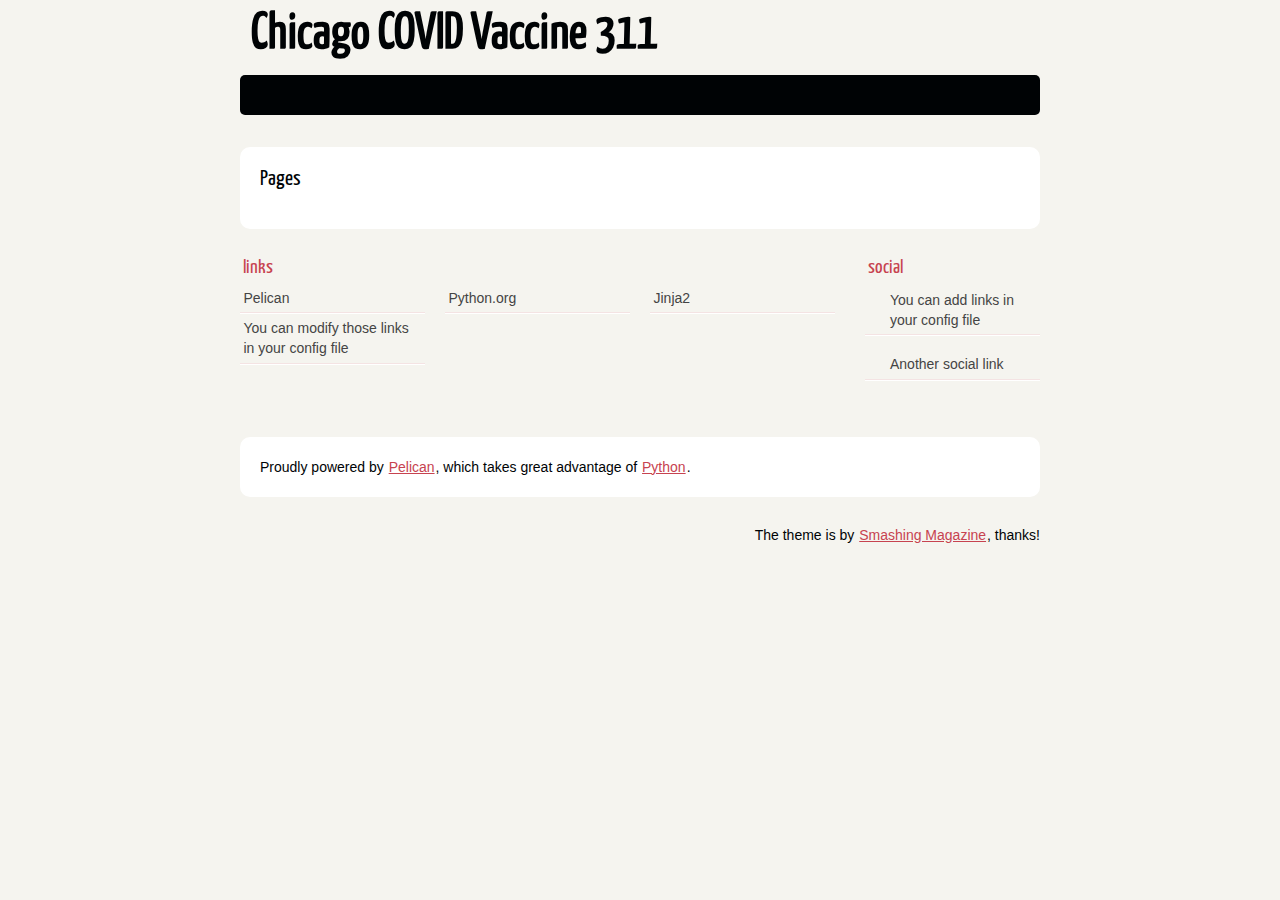
==== index.html @ 2f8ed48a "Deploying to gh-pages from  @ 56723da5e5401deeca0db5e23603ee7717e8b05f 🚀" ====
<!DOCTYPE html>
<html lang="en">
<head>
        <meta charset="utf-8" />
        <title>Chicago COVID Vaccine 311</title>
        <link rel="stylesheet" href="/theme/css/main.css" />
</head>

<body id="index" class="home">
        <header id="banner" class="body">
                <h1><a href="/">Chicago COVID Vaccine 311 </a></h1>
                <nav><ul>
                </ul></nav>
        </header><!-- /#banner -->
<section id="content" class="body">
<h2>Pages</h2>
</section>
        <section id="extras" class="body">
                <div class="blogroll">
                        <h2>links</h2>
                        <ul>
                            <li><a href="http://getpelican.com/">Pelican</a></li>
                            <li><a href="http://python.org/">Python.org</a></li>
                            <li><a href="http://jinja.pocoo.org/">Jinja2</a></li>
                            <li><a href="#">You can modify those links in your config file</a></li>
                        </ul>
                </div><!-- /.blogroll -->
                <div class="social">
                        <h2>social</h2>
                        <ul>

                            <li><a href="#">You can add links in your config file</a></li>
                            <li><a href="#">Another social link</a></li>
                        </ul>
                </div><!-- /.social -->
        </section><!-- /#extras -->

        <footer id="contentinfo" class="body">
                <address id="about" class="vcard body">
                Proudly powered by <a href="http://getpelican.com/">Pelican</a>, which takes great advantage of <a href="http://python.org">Python</a>.
                </address><!-- /#about -->

                <p>The theme is by <a href="http://coding.smashingmagazine.com/2009/08/04/designing-a-html-5-layout-from-scratch/">Smashing Magazine</a>, thanks!</p>
        </footer><!-- /#contentinfo -->

</body>
</html>
---- theme/css/main.css ----
/*
	Name: Smashing HTML5
	Date: July 2009
	Description: Sample layout for HTML5 and CSS3 goodness.
	Version: 1.0
	License: MIT <http://opensource.org/licenses/MIT>
	Licensed by: Smashing Media GmbH <http://www.smashingmagazine.com/>
	Original author: Enrique Ramírez <http://enrique-ramirez.com/>
*/

/* Imports */
@import url("reset.css");
@import url("pygment.css");
@import url("typogrify.css");
@import url("fonts.css");

/***** Global *****/
/* Body */
body {
    background: #F5F4EF;
    color: #000305;
    font-size: 87.5%; /* Base font size: 14px */
    font-family: 'Trebuchet MS', Trebuchet, 'Lucida Sans Unicode', 'Lucida Grande', 'Lucida Sans', Arial, sans-serif;
    line-height: 1.429;
    margin: 0;
    padding: 0;
    text-align: left;
}

/* Headings */
h1 {font-size: 2em }
h2 {font-size: 1.571em}	/* 22px */
h3 {font-size: 1.429em}	/* 20px */
h4 {font-size: 1.286em}	/* 18px */
h5 {font-size: 1.143em}	/* 16px */
h6 {font-size: 1em}		/* 14px */

h1, h2, h3, h4, h5, h6 {
	font-weight: 400;
	line-height: 1.1;
	margin-bottom: .8em;
    font-family: 'Yanone Kaffeesatz', arial, serif;
}

h3, h4, h5, h6 { margin-top: .8em; }

hr { border: 2px solid #EEEEEE; }

/* Anchors */
a {outline: 0;}
a img {border: 0px; text-decoration: none;}
a:link, a:visited {
	color: #C74350;
	padding: 0 1px;
	text-decoration: underline;
}
a:hover, a:active {
	background-color: #C74350;
	color: #fff;
	text-decoration: none;
	text-shadow: 1px 1px 1px #333;
}

h1 a:hover {
    background-color: inherit
}

/* Paragraphs */
div.line-block,
p { margin-top: 1em;
    margin-bottom: 1em;}

strong, b {font-weight: bold;}
em, i {font-style: italic;}

/* Lists */
ul {
	list-style: outside disc;
	margin: 0em 0 0 1.5em;
}

ol {
	list-style: outside decimal;
	margin: 0em 0 0 1.5em;
}

li { margin-top: 0.5em;
     margin-bottom: 1em; }

.post-info {
    float:right;
    margin:10px;
    padding:5px;
}

.post-info p{
    margin-top: 1px;
    margin-bottom: 1px;
}

.readmore { float: right }

dl {margin: 0 0 1.5em 0;}
dt {font-weight: bold;}
dd {margin-left: 1.5em;}

pre{background-color:  rgb(238, 238, 238); padding: 10px; margin: 10px; overflow: auto;}

/* Quotes */
blockquote {
    margin: 20px;
    font-style: italic;
}
cite {}

q {}

div.note {
   float: right;
   margin: 5px;
   font-size: 85%;
   max-width: 300px;
}

/* Tables */
table {margin: .5em auto 1.5em auto; width: 98%;}

	/* Thead */
	thead th {padding: .5em .4em; text-align: left;}
	thead td {}

	/* Tbody */
	tbody td {padding: .5em .4em;}
	tbody th {}

	tbody .alt td {}
	tbody .alt th {}

	/* Tfoot */
	tfoot th {}
	tfoot td {}

/* HTML5 tags */
header, section, footer,
aside, nav, article, figure {
	display: block;
}

/***** Layout *****/
.body {clear: both; margin: 0 auto; width: 800px;}
img.right, figure.right, div.figure.align-right {
    float: right;
    margin: 0 0 2em 2em;
}
img.left, figure.left, div.figure.align-left {
    float: left;
    margin: 0 2em 2em 0;
}

/* .rst support */
div.figure img, figure img {  /* to fill figure exactly */
    width: 100%;
}
div.figure p.caption, figure p.caption { /* margin provided by figure */
    margin-top: 0;
    margin-bottom: 0;
}

/*
	Header
*****************/
#banner {
	margin: 0 auto;
	padding: 2.5em 0 0 0;
}

	/* Banner */
	#banner h1 {font-size: 3.571em; line-height: 0;}
	#banner h1 a:link, #banner h1 a:visited {
		color: #000305;
		display: block;
		font-weight: bold;
		margin: 0 0 .6em .2em;
		text-decoration: none;
	}
	#banner h1 a:hover, #banner h1 a:active {
		background: none;
		color: #C74350;
		text-shadow: none;
	}

	#banner h1 strong {font-size: 0.36em; font-weight: normal;}

	/* Main Nav */
	#banner nav {
		background: #000305;
		font-size: 1.143em;
		height: 40px;
		line-height: 30px;
		margin: 0 auto 2em auto;
		padding: 0;
		text-align: center;
		width: 800px;

		border-radius: 5px;
		-moz-border-radius: 5px;
		-webkit-border-radius: 5px;
	}

	#banner nav ul {list-style: none; margin: 0 auto; width: 800px;}
	#banner nav li {float: left; display: inline; margin: 0;}

	#banner nav a:link, #banner nav a:visited {
		color: #fff;
		display: inline-block;
		height: 30px;
		padding: 5px 1.5em;
		text-decoration: none;
	}
	#banner nav a:hover, #banner nav a:active,
	#banner nav .active a:link, #banner nav .active a:visited {
		background: #C74451;
		color: #fff;
		text-shadow: none !important;
	}

	#banner nav li:first-child a {
		border-top-left-radius: 5px;
		-moz-border-radius-topleft: 5px;
		-webkit-border-top-left-radius: 5px;

		border-bottom-left-radius: 5px;
		-moz-border-radius-bottomleft: 5px;
		-webkit-border-bottom-left-radius: 5px;
	}

/*
	Featured
*****************/
#featured {
	background: #fff;
	margin-bottom: 2em;
	overflow: hidden;
	padding: 20px;
	width: 760px;

	border-radius: 10px;
	-moz-border-radius: 10px;
	-webkit-border-radius: 10px;
}

#featured figure {
	border: 2px solid #eee;
	float: right;
	margin: 0.786em 2em 0 5em;
	width: 248px;
}
#featured figure img {display: block; float: right;}

#featured h2 {color: #C74451; font-size: 1.714em; margin-bottom: 0.333em;}
#featured h3 {font-size: 1.429em; margin-bottom: .5em;}

#featured h3 a:link, #featured h3 a:visited {color: #000305; text-decoration: none;}
#featured h3 a:hover, #featured h3 a:active {color: #fff;}

/*
	Body
*****************/
#content {
	background: #fff;
	margin-bottom: 2em;
	overflow: hidden;
	padding: 20px 20px;
	width: 760px;

	border-radius: 10px;
	-moz-border-radius: 10px;
	-webkit-border-radius: 10px;
}

/*
	Extras
*****************/
#extras {margin: 0 auto 3em auto; overflow: hidden;}

#extras ul {list-style: none; margin: 0;}
#extras li {border-bottom: 1px solid #fff;}
#extras h2 {
	color: #C74350;
	font-size: 1.429em;
	margin-bottom: .25em;
	padding: 0 3px;
}

#extras a:link, #extras a:visited {
	color: #444;
	display: block;
	border-bottom: 1px solid #F4E3E3;
	text-decoration: none;
	padding: .3em .25em;
}

#extras a:hover, #extras a:active {color: #fff;}

	/* Blogroll */
	#extras .blogroll {
		float: left;
		width: 615px;
	}

	#extras .blogroll li {float: left; margin: 0 20px 0 0; width: 185px;}

	/* Social */
	#extras .social {
		float: right;
		width: 175px;
	}

	#extras div[class='social'] a {
		background-repeat: no-repeat;
		background-position: 3px 6px;
		padding-left: 25px;
	}

		/* Icons */
		.social a[href*='about.me'] {background-image: url('../images/icons/aboutme.png');}
		.social a[href*='bitbucket.org'] {background-image: url('../images/icons/bitbucket.png');}
		.social a[href*='delicious.com'] {background-image: url('../images/icons/delicious.png');}
		.social a[href*='digg.com'] {background-image: url('../images/icons/digg.png');}
		.social a[href*='facebook.com'] {background-image: url('../images/icons/facebook.png');}
		.social a[href*='gitorious.org'] {background-image: url('../images/icons/gitorious.png');}
		.social a[href*='github.com'],
		.social a[href*='git.io'] {
			background-image: url('../images/icons/github.png');
			background-size: 16px 16px;
		}
		.social a[href*='gittip.com'] {background-image: url('../images/icons/gittip.png');}
		.social a[href*='plus.google.com'] {background-image: url('../images/icons/google-plus.png');}
		.social a[href*='groups.google.com'] {background-image: url('../images/icons/google-groups.png');}
		.social a[href*='news.ycombinator.com'],
		.social a[href*='hackernewsers.com'] {background-image: url('../images/icons/hackernews.png');}
		.social a[href*='last.fm'], .social a[href*='lastfm.'] {background-image: url('../images/icons/lastfm.png');}
		.social a[href*='linkedin.com'] {background-image: url('../images/icons/linkedin.png');}
		.social a[href*='reddit.com'] {background-image: url('../images/icons/reddit.png');}
		.social a[type$='atom+xml'], .social a[type$='rss+xml'] {background-image: url('../images/icons/rss.png');}
		.social a[href*='slideshare.net'] {background-image: url('../images/icons/slideshare.png');}
		.social a[href*='speakerdeck.com'] {background-image: url('../images/icons/speakerdeck.png');}
		.social a[href*='stackoverflow.com'] {background-image: url('../images/icons/stackoverflow.png');}
		.social a[href*='twitter.com'] {background-image: url('../images/icons/twitter.png');}
		.social a[href*='vimeo.com'] {background-image: url('../images/icons/vimeo.png');}
		.social a[href*='youtube.com'] {background-image: url('../images/icons/youtube.png');}

/*
	About
*****************/
#about {
	background: #fff;
	font-style: normal;
	margin-bottom: 2em;
	overflow: hidden;
	padding: 20px;
	text-align: left;
	width: 760px;

	border-radius: 10px;
	-moz-border-radius: 10px;
	-webkit-border-radius: 10px;
}

#about .primary {float: left; width: 165px;}
#about .primary strong {color: #C64350; display: block; font-size: 1.286em;}
#about .photo {float: left; margin: 5px 20px;}

#about .url:link, #about .url:visited {text-decoration: none;}

#about .bio {float: right; width: 500px;}

/*
	Footer
*****************/
#contentinfo {padding-bottom: 2em; text-align: right;}

/***** Sections *****/
/* Blog */
.hentry {
	display: block;
	clear: both;
	border-bottom: 1px solid #eee;
	padding: 1.5em 0;
}
li:last-child .hentry, #content > .hentry {border: 0; margin: 0;}
#content > .hentry {padding: 1em 0;}
.hentry img{display : none ;}
.entry-title {font-size: 3em; margin-bottom: 10px; margin-top: 0;}
.entry-title a:link, .entry-title a:visited {text-decoration: none; color: #333;}
.entry-title a:visited {background-color: #fff;}

.hentry .post-info * {font-style: normal;}

	/* Content */
	.hentry footer {margin-bottom: 2em;}
	.hentry footer address {display: inline;}
	#posts-list footer address {display: block;}

	/* Blog Index */
	#posts-list {list-style: none; margin: 0;}
	#posts-list .hentry {padding-left: 10px; position: relative;}

	#posts-list footer {
		left: 10px;
		position: relative;
        float: left;
		top: 0.5em;
		width: 190px;
	}

	/* About the Author */
	#about-author {
		background: #f9f9f9;
		clear: both;
		font-style: normal;
		margin: 2em 0;
		padding: 10px 20px 15px 20px;

		border-radius: 5px;
		-moz-border-radius: 5px;
		-webkit-border-radius: 5px;
	}

	#about-author strong {
		color: #C64350;
		clear: both;
		display: block;
		font-size: 1.429em;
	}

	#about-author .photo {border: 1px solid #ddd; float: left; margin: 5px 1em 0 0;}

	/* Comments */
	#comments-list {list-style: none; margin: 0 1em;}
	#comments-list blockquote {
		background: #f8f8f8;
		clear: both;
		font-style: normal;
		margin: 0;
		padding: 15px 20px;

		border-radius: 5px;
		-moz-border-radius: 5px;
		-webkit-border-radius: 5px;
	}
	#comments-list footer {color: #888; padding: .5em 1em 0 0; text-align: right;}

	#comments-list li:nth-child(2n) blockquote {background: #F5f5f5;}

	/* Add a Comment */
	#add-comment label {clear: left; float: left; text-align: left; width: 150px;}
	#add-comment input[type='text'],
	#add-comment input[type='email'],
	#add-comment input[type='url'] {float: left; width: 200px;}

	#add-comment textarea {float: left; height: 150px; width: 495px;}

	#add-comment p.req {clear: both; margin: 0 .5em 1em 0; text-align: right;}

	#add-comment input[type='submit'] {float: right; margin: 0 .5em;}
	#add-comment * {margin-bottom: .5em;}
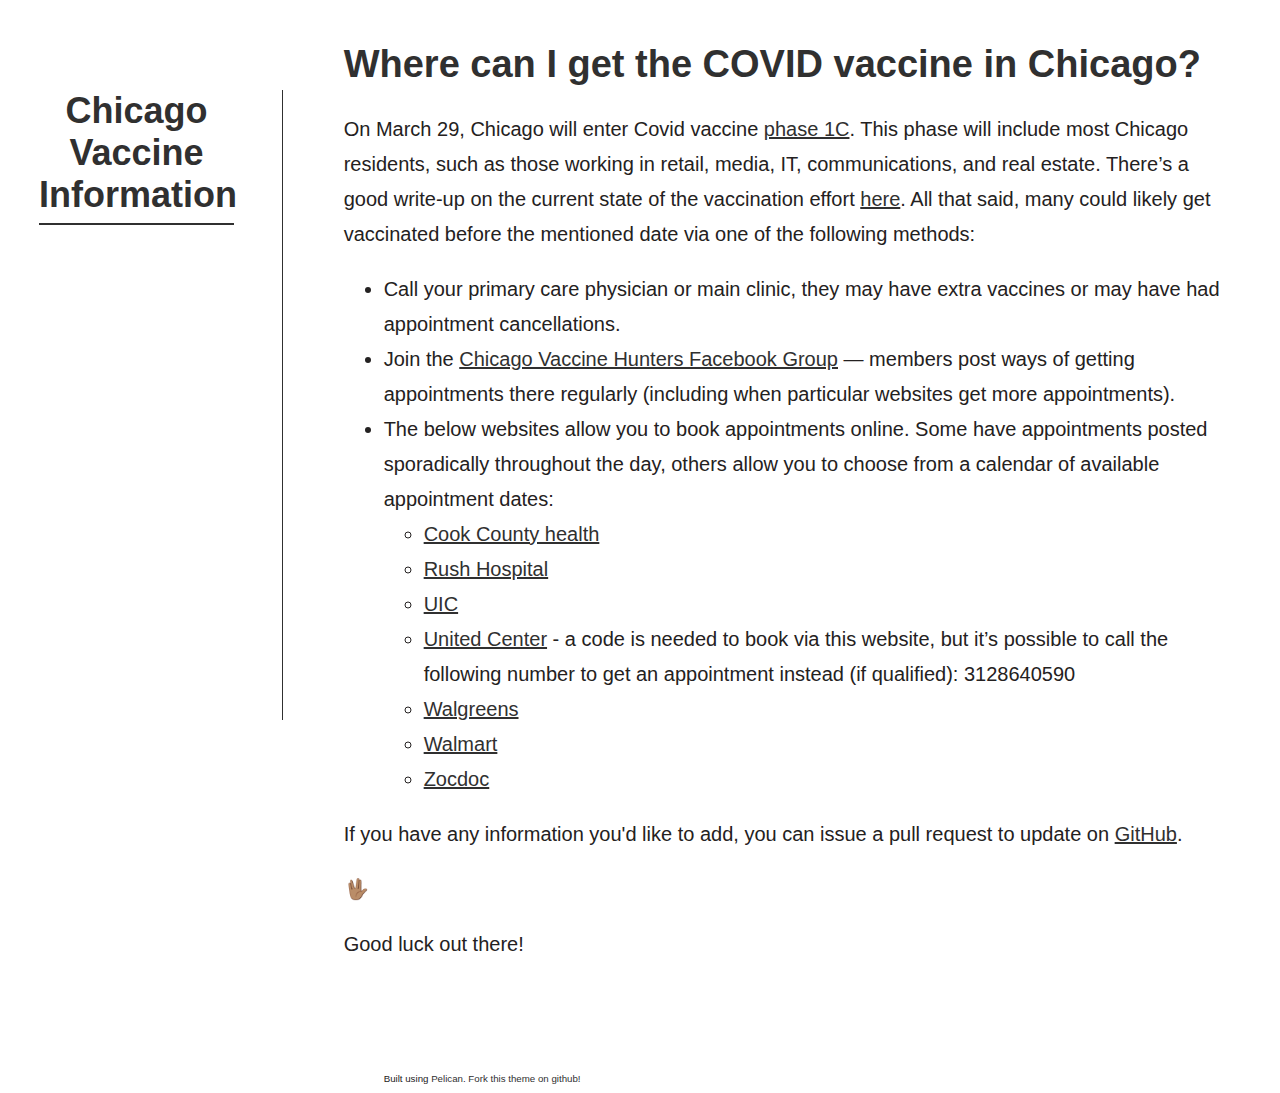
==== commit 70f34c16: "Deploying to gh-pages from  @ f8c4af702d4901a7b3bb5911733bfc9bbf901e16 🚀" ====
--- a/index.html
+++ b/index.html
@@ -1,47 +1,78 @@
 <!DOCTYPE html>
 <html lang="en">
+
 <head>
-        <meta charset="utf-8" />
-        <title>Chicago COVID Vaccine 311</title>
-        <link rel="stylesheet" href="/theme/css/main.css" />
+  <link rel="stylesheet" type="text/css" href="/theme/css/style.css">
+  <link rel="icon" href="/images/my_logo.png" type="image/png">
+  <link rel="shortcut icon" href="/images/my_logo.png" type="image/png">
+  <link rel="stylesheet" type="text/css" href="/theme/css/pygments.css">
+  <link rel="stylesheet" type="text/css" href="http://fonts.googleapis.com/css?family=Open+Sans:400italic,400,600,600italic,700,700italic|Inconsolata">
+  <link  href="//maxcdn.bootstrapcdn.com/font-awesome/4.2.0/css/font-awesome.min.css" rel="stylesheet">
+  <script>if (window.location.protocol != "https:" && window.location.host.indexOf('pyladies.com') > -1) {
+            window.location.protocol = "https";
+        }</script>
+  <meta charset="utf-8" />
+  <meta name="HandheldFriendly" content="True">
+  <meta name="MobileOptimized" content="320">
+  <meta name="viewport" content="width=device-width; initial-scale=1.0">
+  <meta name="author" content="Gabe Zurita & Lorena Mesa">
+  <meta name="description" content="Writings by Gabe Zurita & Lorena Mesa">
+
+
+
+  <title>
+Chicago Vaccine Information  </title>
+
 </head>
 
-<body id="index" class="home">
-        <header id="banner" class="body">
-                <h1><a href="/">Chicago COVID Vaccine 311 </a></h1>
-                <nav><ul>
-                </ul></nav>
-        </header><!-- /#banner -->
-<section id="content" class="body">
-<h2>Pages</h2>
-</section>
-        <section id="extras" class="body">
-                <div class="blogroll">
-                        <h2>links</h2>
-                        <ul>
-                            <li><a href="http://getpelican.com/">Pelican</a></li>
-                            <li><a href="http://python.org/">Python.org</a></li>
-                            <li><a href="http://jinja.pocoo.org/">Jinja2</a></li>
-                            <li><a href="#">You can modify those links in your config file</a></li>
-                        </ul>
-                </div><!-- /.blogroll -->
-                <div class="social">
-                        <h2>social</h2>
-                        <ul>
+<body>
+  <aside>
+    <div id="user_meta">
+      <a href="/">
+      </a>
+      <h2><a href="/">Chicago Vaccine Information</a></h2>
+      <p></p>
+      <ul>
+      </ul>
+      <ul2>
+      </ul2>
+    </div>
+  </aside>
 
-                            <li><a href="#">You can add links in your config file</a></li>
-                            <li><a href="#">Another social link</a></li>
-                        </ul>
-                </div><!-- /.social -->
-        </section><!-- /#extras -->
+  <main>
+    <br>
+<article>
+  <div id="article_title">
+    <h1><a href="/where-can-i-get-the-covid-vaccine-in-chicago.html">Where can I get the COVID vaccine in Chicago?</a></h1>
+  </div>
+  <div id="article_text">
+    <p>On March 29, Chicago will enter Covid vaccine <a href="https://www.chicago.gov/city/en/sites/covid19-vaccine/home/vaccine-distribution-phases.html">phase 1C</a>. This phase will include most Chicago residents, such as those working in retail, media, IT, communications, and real estate. There’s a good write-up on the current state of the vaccination effort <a href="https://thetriibe.com/2021/03/most-chicagoans-will-be-eligible-for-vaccine-beginning-march-29-but-not-everyone-will-be-able-to-get-vaccinated-immediately/">here</a>. All that said, many could likely get vaccinated before the mentioned date via one of the following methods:</p>
+<ul>
+<li>Call your primary care physician or main clinic, they may have extra vaccines or may have had appointment cancellations.</li>
+<li>Join the <a href="https://www.facebook.com/groups/1864372350383607/">Chicago Vaccine Hunters Facebook Group</a> — members post ways of getting appointments there regularly (including when particular websites get more appointments).</li>
+<li>The below websites allow you to book appointments online. Some have appointments posted sporadically throughout the day, others allow you to choose from a calendar of available appointment dates:<ul>
+<li><a href="https://cookcountypublichealth.org/communicable-diseases/covid-19/covid-vaccine/">Cook County health</a></li>
+<li><a href="https://www.rush.edu/patients-visitors/covid-19-resources/covid-19-vaccines/schedule-covid-19-vaccination">Rush Hospital</a></li>
+<li><a href="https://hospital.uillinois.edu/primary-and-specialty-care/infectious-diseases/covid-19-coronavirus/vaccine">UIC</a></li>
+<li><a href="https://events.juvare.com/chicago/UCPOD/">United Center</a> - a code is needed to book via this website, but it’s possible to call the following number to get an appointment instead (if qualified): 3128640590</li>
+<li><a href="https://www.walgreens.com/findcare/vaccination/covid-19">Walgreens</a></li>
+<li><a href="https://www.walmart.com/cp/1228302">Walmart</a></li>
+<li><a href="https://www.zocdoc.com/vaccine">Zocdoc</a></li>
+</ul>
+</li>
+</ul>
+<p>If you have any information you'd like to add, you can issue a pull request to update on <a href="https://github.com/lorenanicole/chicago-covid-vaccine-311/">GitHub</a>.</p>
+<p>🖖🏽</p>
+<p>Good luck out there!</p>
+  </div>
 
-        <footer id="contentinfo" class="body">
-                <address id="about" class="vcard body">
-                Proudly powered by <a href="http://getpelican.com/">Pelican</a>, which takes great advantage of <a href="http://python.org">Python</a>.
-                </address><!-- /#about -->
+    <footer>
+    </footer>
 
-                <p>The theme is by <a href="http://coding.smashingmagazine.com/2009/08/04/designing-a-html-5-layout-from-scratch/">Smashing Magazine</a>, thanks!</p>
-        </footer><!-- /#contentinfo -->
-
+    <div id="ending_message">
+      <p>Built using <a href="http://getpelican.com">Pelican</a>. <a
+      href="https://github.com/alvaroribas/pelican-minimal">Fork this theme on github!</a></p>
+    </div>
+  </main>
 </body>
 </html>--- a/theme/css/style.css
+++ b/theme/css/style.css
@@ -0,0 +1,242 @@
+body {
+  margin: 0;
+  padding: 0;
+  background-color: #ffffff;
+  color: #242121;
+  font-family: "Helvetica Neue", Helvetica, Arial, sans-serif;
+  text-align: left;
+}
+a {
+  color: #303030;
+  text-decoration: none;
+}
+hr {
+  color: #ffffff;
+  background-color: #ffffff;
+  height: 1px;
+  border: none;
+  margin-top: 3px;
+  margin-bottom: 3px;
+}
+aside {
+  background-color: #ffffff;
+}
+aside div#user_meta {
+  padding-left: 10%;
+  text-align: center;
+}
+aside div#user_meta h2 {
+  color: #ffffff;
+  margin: 0% 5% 4% 5%;
+  padding-left: 0%;
+  padding-bottom: 3%;
+  padding-right: 0%;
+  font-weight: 800;
+  border-bottom: #303030 2px solid;
+}
+aside div#user_meta a {
+  font-size: 150%;
+  color: #303030;
+  text-decoration: none;
+}
+aside div#user_meta p {
+  margin: 0 0% 0% 0;
+  font-size: 140%;
+  padding-left: 0%;
+  padding-right: 0%;
+  color: #858585;
+}
+aside div#user_meta ul {
+  margin: 40px 0 0 0;
+  padding-left: 0px;
+  font-size: 0.75em;
+  list-style-type: none;
+}
+aside div#user_meta ul li {
+  margin-left: 0px;
+  display: inline-flex;
+  font-size: 125%;
+}
+aside div#user_meta ul li a {
+  color: #303030;
+}
+aside div#user_meta ul li a i {
+  margin-right: 4px;
+  font-size: 0.95em;
+}
+aside div#user_meta ul2 {
+  margin: 0 0 0 0%;
+  font-size: 150%;
+  list-style-type: none;
+}
+aside div#user_meta ul2 li {
+  margin-left: 12px;
+  display: inline;
+  align-items: center
+}
+aside div#user_meta ul2 li a {
+  color: #303030;
+}
+aside div#user_meta ul2 li a i {
+  margin-right: 5px;
+  font-size: 0.9em;
+}
+main header {
+  padding: 0px 10px 0px 10px;
+  border-top: #eeeeee 1px solid;
+  border-bottom: #ffffff 2px solid;
+  background-color: #ffffff;
+}
+main header p {
+  font-weight: 600;
+  font-size: 0.525em;
+  text-transform: uppercase;
+}
+main article {
+  font-size: 85%;
+  max-width: 100%;
+  padding: 0% 5% 0% 5%;
+  text-rendering: optimizeLegibility;
+}
+main article h1 {
+  font-size: 38px;
+}
+main article h2 {
+  font-size: 28px;
+}
+main article h3 {
+  font-size: 22px;
+}
+main article div#article_meta {
+  font-size: 0.725em;
+  color: #777777;
+}
+main article div#article_meta_index {
+  font-size: 0.725em;
+  color: #777777;
+  margin-bottom: -10px;
+  margin-top: -16px;
+}
+main article div#disqus_thread {
+  padding: 25px 0;
+}
+main article div#article_text {
+  font-size: 15pt;
+  line-height: 35px;
+}
+main article div#article_text a {
+  text-decoration: underline;
+}
+main article div#article_text code {
+  margin: 2px;
+  padding: 0;
+  color: #000000;
+  font-size: 0.9em;
+  font-family: 'Inconsolata', 'Consolas', 'Menlo', 'Deja Vu Sans Mono', 'Bitstream Vera Sans Mono', monospace;
+  background: #ffffff;
+}
+main article div#article_text pre {
+  margin: 22px 2px 22px 2px;
+  padding: 8px;
+  color: #000000;
+  border-left: 3px solid #78c3eb;
+  font-size: 0.9em;
+  font-family: 'Inconsolata', 'Consolas', 'Menlo', 'Deja Vu Sans Mono', 'Bitstream Vera Sans Mono', monospace;
+  background: #eeeeee;
+  line-height: 1.125em;
+  overflow-x: auto;
+}
+main article div#article_text blockquote {
+  margin: 22px 2px 22px 2px;
+  padding-left: 40px;
+  color: #777777;
+  font-style: italic;
+}
+main article div#article_text div.figure {
+  max-width: 620px;
+  margin-left: 5px;
+  margin-top: 26px;
+  margin-bottom: 26px;
+}
+main article div#article_text div.figure img {
+  max-width: 99%;
+  padding: 0px;
+  border-radius: 8px;
+  -moz-border-radius: 8px;
+  -khtml-border-radius: 8px;
+  -webkit-border-radius: 8px;
+  box-shadow: 0 1px 5px #ccc;
+  -moz-box-shadow: 0 1px 5px #ccc;
+  -webkit-box-shadow: 0 1px 5px #ccc;
+}
+main article div#article_text div.figure p.caption {
+  color: #777777;
+  font-style: italic;
+  font-size: 0.9em;
+  margin-top: 0px;
+  padding: 8px;
+}
+main footer {
+  border-bottom: #ffffff 1px solid;
+  padding: 40px;
+}
+main footer a.button_accent {
+  padding: 10px;
+  border: 2px solid #78c3eb;
+  border-radius: 20px;
+  -moz-border-radius: 20px;
+  -webkit-border-radius: 20px;
+  text-transform: uppercase;
+  color: #78c3eb;
+  font-size: 1.125em;
+}
+main footer a.button_accent:hover {
+  color: #ffffff;
+  background-color: #78c3eb;
+}
+main footer a.button_accent:active {
+  color: #ffffff;
+  background-color: #78c3eb;
+}
+main div#ending_message {
+  padding: 0 40px 0 40px;
+  font-color: #eeeeee;
+  font-size: 0.675em;
+}
+@media screen and (min-width: 1024px) {
+  aside {
+    width: 22%;
+    height: 70%;
+    position: fixed;
+    top: 10%;
+    bottom: 30%
+    left: 0;
+    border-right: #303030 1px solid;
+  }
+  aside h2 {
+    margin: 10px 0 0 0;
+  }
+  aside div#user_meta {
+    max-width: 77%;
+    text-align: center;
+  }
+  aside div#user_meta ul li {
+    margin-bottom: 20px;
+    display: block;
+  }
+  main {
+    width: 77%;
+    position: absolute;
+    top: 0;
+    left: 23%;
+    overflow-x: hidden;
+    overflow-y: hidden;
+  }
+  main article {
+    max-width: 100%;
+    font-size: 90%;
+  }
+  main header {
+    border-top: 0;
+  }
+}
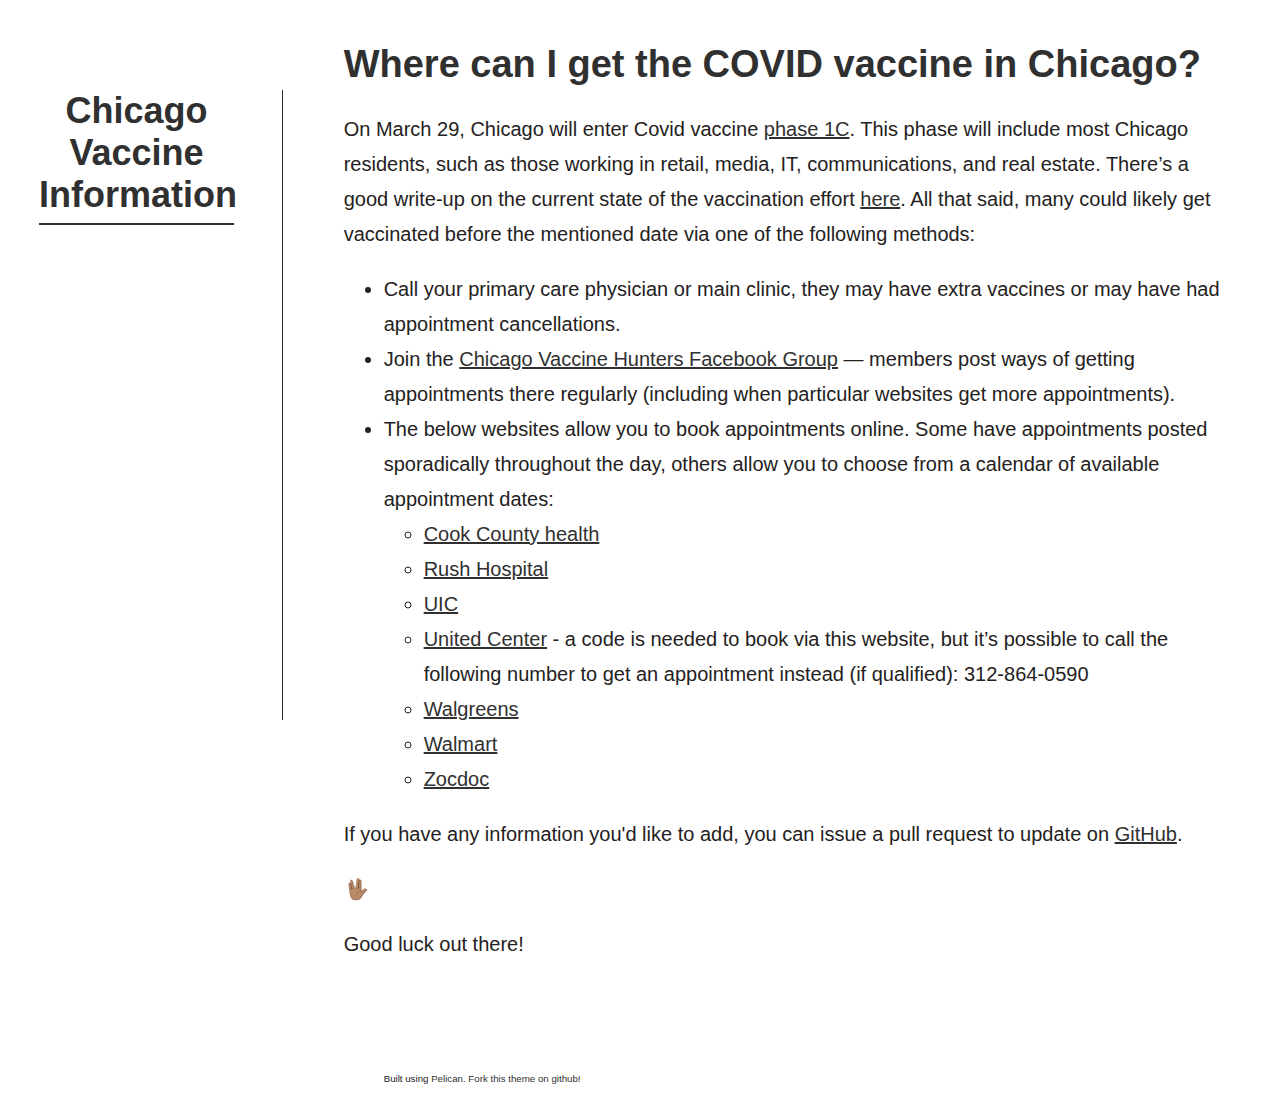
==== commit 20019814: "Deploying to gh-pages from  @ c010b390999c354d12d8bc2864a062cda7c9d0d5 🚀" ====
--- a/index.html
+++ b/index.html
@@ -54,7 +54,7 @@
 <li><a href="https://cookcountypublichealth.org/communicable-diseases/covid-19/covid-vaccine/">Cook County health</a></li>
 <li><a href="https://www.rush.edu/patients-visitors/covid-19-resources/covid-19-vaccines/schedule-covid-19-vaccination">Rush Hospital</a></li>
 <li><a href="https://hospital.uillinois.edu/primary-and-specialty-care/infectious-diseases/covid-19-coronavirus/vaccine">UIC</a></li>
-<li><a href="https://events.juvare.com/chicago/UCPOD/">United Center</a> - a code is needed to book via this website, but it’s possible to call the following number to get an appointment instead (if qualified): 3128640590</li>
+<li><a href="https://events.juvare.com/chicago/UCPOD/">United Center</a> - a code is needed to book via this website, but it’s possible to call the following number to get an appointment instead (if qualified): 312-864-0590</li>
 <li><a href="https://www.walgreens.com/findcare/vaccination/covid-19">Walgreens</a></li>
 <li><a href="https://www.walmart.com/cp/1228302">Walmart</a></li>
 <li><a href="https://www.zocdoc.com/vaccine">Zocdoc</a></li>
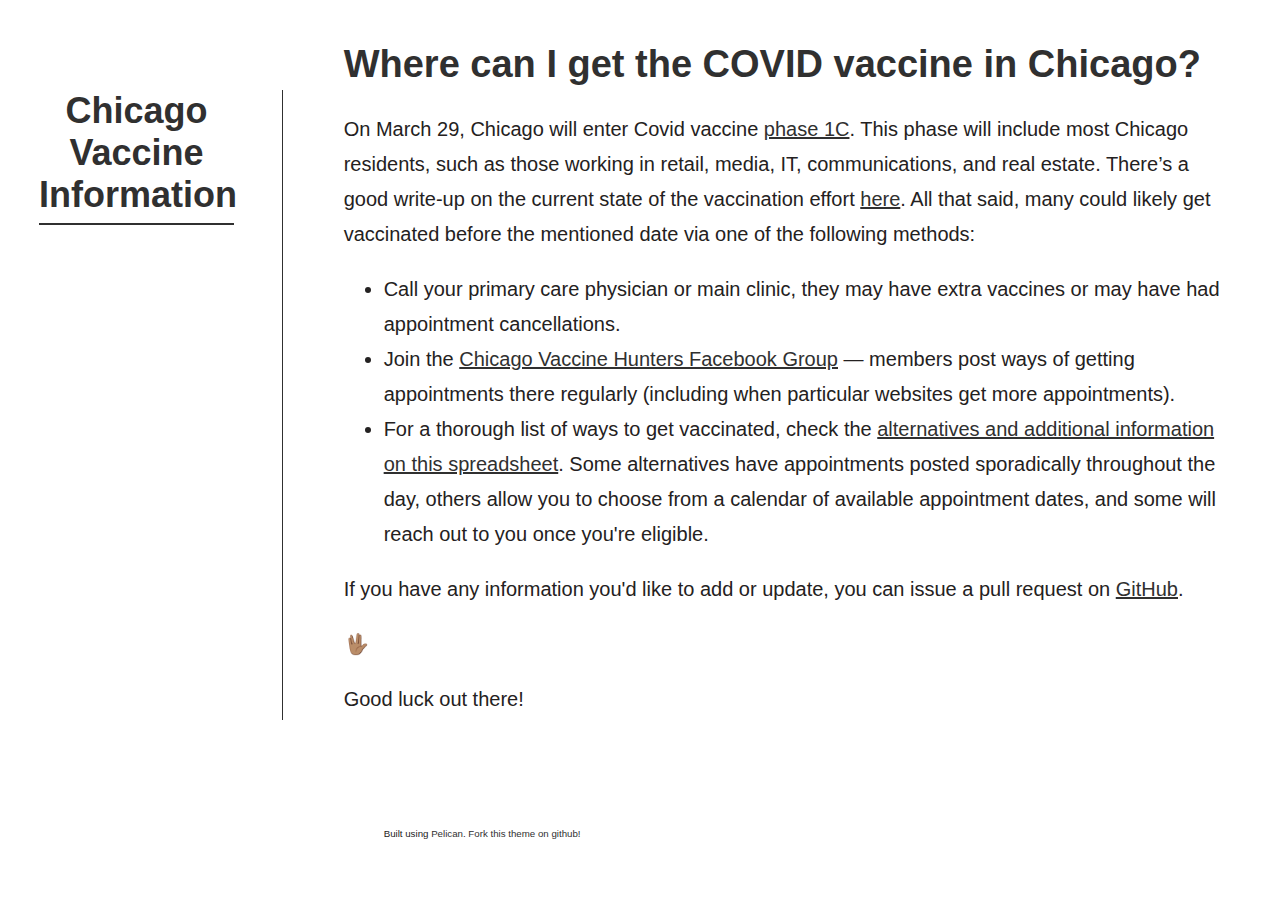
==== commit 90fb0147: "Deploying to gh-pages from  @ 579bf744bda79baea49decdee3068e2497258984 🚀" ====
--- a/index.html
+++ b/index.html
@@ -50,18 +50,9 @@
 <ul>
 <li>Call your primary care physician or main clinic, they may have extra vaccines or may have had appointment cancellations.</li>
 <li>Join the <a href="https://www.facebook.com/groups/1864372350383607/">Chicago Vaccine Hunters Facebook Group</a> — members post ways of getting appointments there regularly (including when particular websites get more appointments).</li>
-<li>The below websites allow you to book appointments online. Some have appointments posted sporadically throughout the day, others allow you to choose from a calendar of available appointment dates:<ul>
-<li><a href="https://cookcountypublichealth.org/communicable-diseases/covid-19/covid-vaccine/">Cook County health</a></li>
-<li><a href="https://www.rush.edu/patients-visitors/covid-19-resources/covid-19-vaccines/schedule-covid-19-vaccination">Rush Hospital</a></li>
-<li><a href="https://hospital.uillinois.edu/primary-and-specialty-care/infectious-diseases/covid-19-coronavirus/vaccine">UIC</a></li>
-<li><a href="https://events.juvare.com/chicago/UCPOD/">United Center</a> - a code is needed to book via this website, but it’s possible to call the following number to get an appointment instead (if qualified): 312-864-0590</li>
-<li><a href="https://www.walgreens.com/findcare/vaccination/covid-19">Walgreens</a></li>
-<li><a href="https://www.walmart.com/cp/1228302">Walmart</a></li>
-<li><a href="https://www.zocdoc.com/vaccine">Zocdoc</a></li>
+<li>For a thorough list of ways to get vaccinated, check the <a href="https://docs.google.com/spreadsheets/d/e/2PACX-1vQ9rQdqgSJFapWJCKHA6ERzTva0W82DiEHKzG5AWkCNCaXwgwZOIgoIcN4gsdjgQr8doMLPRTfrLV_L/pubhtml?fbclid=IwAR1kxS9OC6uyiUo7H_ZAa13dXpP8rJ9rcxMdIHMKYljtl9BtS_deg3J4yjU#">alternatives and additional information on this spreadsheet</a>. Some alternatives have appointments posted sporadically throughout the day, others allow you to choose from a calendar of available appointment dates, and some will reach out to you once you're eligible.</li>
 </ul>
-</li>
-</ul>
-<p>If you have any information you'd like to add, you can issue a pull request to update on <a href="https://github.com/lorenanicole/chicago-covid-vaccine-311/">GitHub</a>.</p>
+<p>If you have any information you'd like to add or update, you can issue a pull request on <a href="https://github.com/lorenanicole/chicago-covid-vaccine-311/">GitHub</a>.</p>
 <p>🖖🏽</p>
 <p>Good luck out there!</p>
   </div>
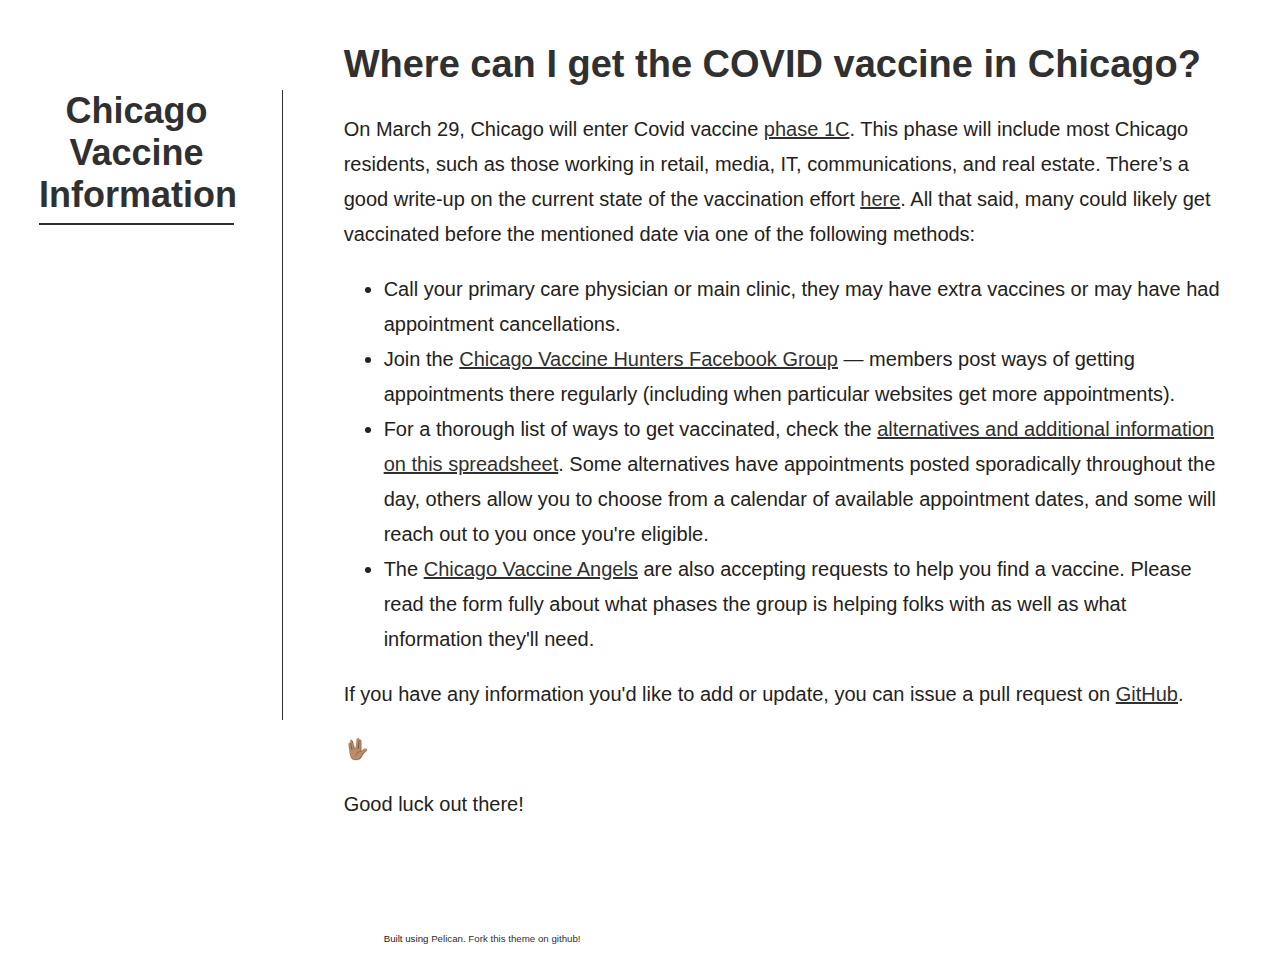
==== commit c6f1cd7d: "Deploying to gh-pages from  @ 794799fa2b03a81cb9636c733aa73faa47f378ad 🚀" ====
--- a/index.html
+++ b/index.html
@@ -51,6 +51,7 @@
 <li>Call your primary care physician or main clinic, they may have extra vaccines or may have had appointment cancellations.</li>
 <li>Join the <a href="https://www.facebook.com/groups/1864372350383607/">Chicago Vaccine Hunters Facebook Group</a> — members post ways of getting appointments there regularly (including when particular websites get more appointments).</li>
 <li>For a thorough list of ways to get vaccinated, check the <a href="https://docs.google.com/spreadsheets/d/e/2PACX-1vQ9rQdqgSJFapWJCKHA6ERzTva0W82DiEHKzG5AWkCNCaXwgwZOIgoIcN4gsdjgQr8doMLPRTfrLV_L/pubhtml?fbclid=IwAR1kxS9OC6uyiUo7H_ZAa13dXpP8rJ9rcxMdIHMKYljtl9BtS_deg3J4yjU#">alternatives and additional information on this spreadsheet</a>. Some alternatives have appointments posted sporadically throughout the day, others allow you to choose from a calendar of available appointment dates, and some will reach out to you once you're eligible.</li>
+<li>The <a href="https://docs.google.com/forms/d/e/1FAIpQLSdreIEPhQBy8vXsW60jogNqmjy16SO9OzV39hT_v5NRaSTzYA/viewform">Chicago Vaccine Angels</a> are also accepting requests to help you find a vaccine. Please read the form fully about what phases the group is helping folks with as well as what information they'll need.</li>
 </ul>
 <p>If you have any information you'd like to add or update, you can issue a pull request on <a href="https://github.com/lorenanicole/chicago-covid-vaccine-311/">GitHub</a>.</p>
 <p>🖖🏽</p>
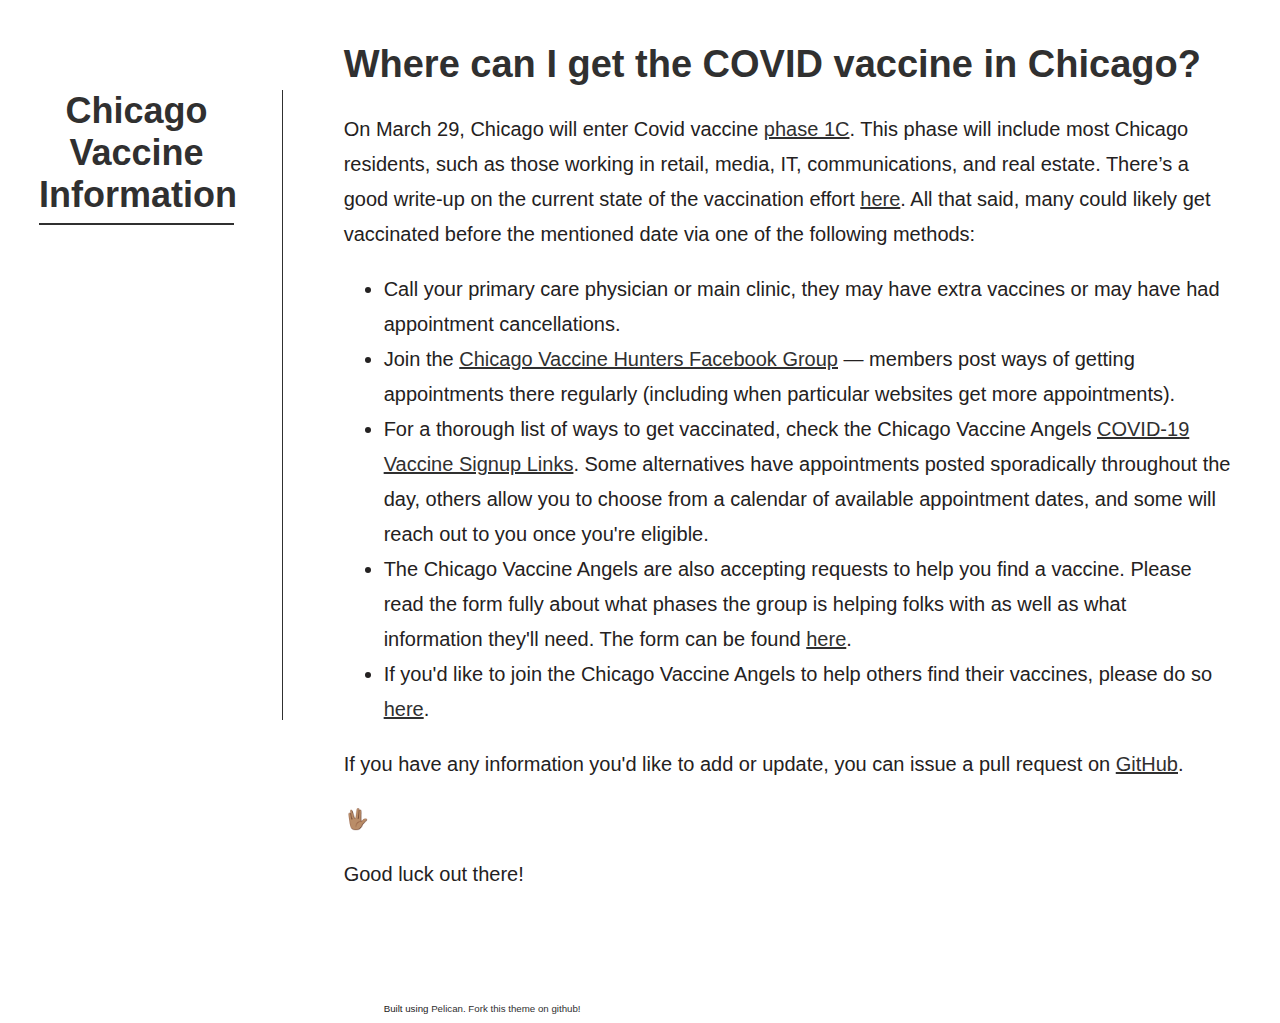
==== commit debf547c: "Deploying to gh-pages from  @ 11c882212a0d3c34bbfa18df40373cc4f01822a9 🚀" ====
--- a/index.html
+++ b/index.html
@@ -50,8 +50,9 @@
 <ul>
 <li>Call your primary care physician or main clinic, they may have extra vaccines or may have had appointment cancellations.</li>
 <li>Join the <a href="https://www.facebook.com/groups/1864372350383607/">Chicago Vaccine Hunters Facebook Group</a> — members post ways of getting appointments there regularly (including when particular websites get more appointments).</li>
-<li>For a thorough list of ways to get vaccinated, check the <a href="https://docs.google.com/spreadsheets/d/e/2PACX-1vQ9rQdqgSJFapWJCKHA6ERzTva0W82DiEHKzG5AWkCNCaXwgwZOIgoIcN4gsdjgQr8doMLPRTfrLV_L/pubhtml?fbclid=IwAR1kxS9OC6uyiUo7H_ZAa13dXpP8rJ9rcxMdIHMKYljtl9BtS_deg3J4yjU#">alternatives and additional information on this spreadsheet</a>. Some alternatives have appointments posted sporadically throughout the day, others allow you to choose from a calendar of available appointment dates, and some will reach out to you once you're eligible.</li>
-<li>The <a href="https://docs.google.com/forms/d/e/1FAIpQLSdreIEPhQBy8vXsW60jogNqmjy16SO9OzV39hT_v5NRaSTzYA/viewform">Chicago Vaccine Angels</a> are also accepting requests to help you find a vaccine. Please read the form fully about what phases the group is helping folks with as well as what information they'll need.</li>
+<li>For a thorough list of ways to get vaccinated, check the Chicago Vaccine Angels <a href="https://docs.google.com/spreadsheets/d/e/2PACX-1vQ9rQdqgSJFapWJCKHA6ERzTva0W82DiEHKzG5AWkCNCaXwgwZOIgoIcN4gsdjgQr8doMLPRTfrLV_L/pubhtml?fbclid=IwAR1kxS9OC6uyiUo7H_ZAa13dXpP8rJ9rcxMdIHMKYljtl9BtS_deg3J4yjU#">COVID-19 Vaccine Signup Links</a>. Some alternatives have appointments posted sporadically throughout the day, others allow you to choose from a calendar of available appointment dates, and some will reach out to you once you're eligible.</li>
+<li>The Chicago Vaccine Angels are also accepting requests to help you find a vaccine. Please read the form fully about what phases the group is helping folks with as well as what information they'll need. The form can be found <a href="https://docs.google.com/forms/d/e/1FAIpQLSdreIEPhQBy8vXsW60jogNqmjy16SO9OzV39hT_v5NRaSTzYA/viewform">here</a>.</li>
+<li>If you'd like to join the Chicago Vaccine Angels to help others find their vaccines, please do so <a href="https://docs.google.com/forms/d/e/1FAIpQLSfr5NtHlumvGRIytWLA9dDmbe2IfpSkUDBPBu1jISiLmYfmYA/viewform">here</a>.</li>
 </ul>
 <p>If you have any information you'd like to add or update, you can issue a pull request on <a href="https://github.com/lorenanicole/chicago-covid-vaccine-311/">GitHub</a>.</p>
 <p>🖖🏽</p>
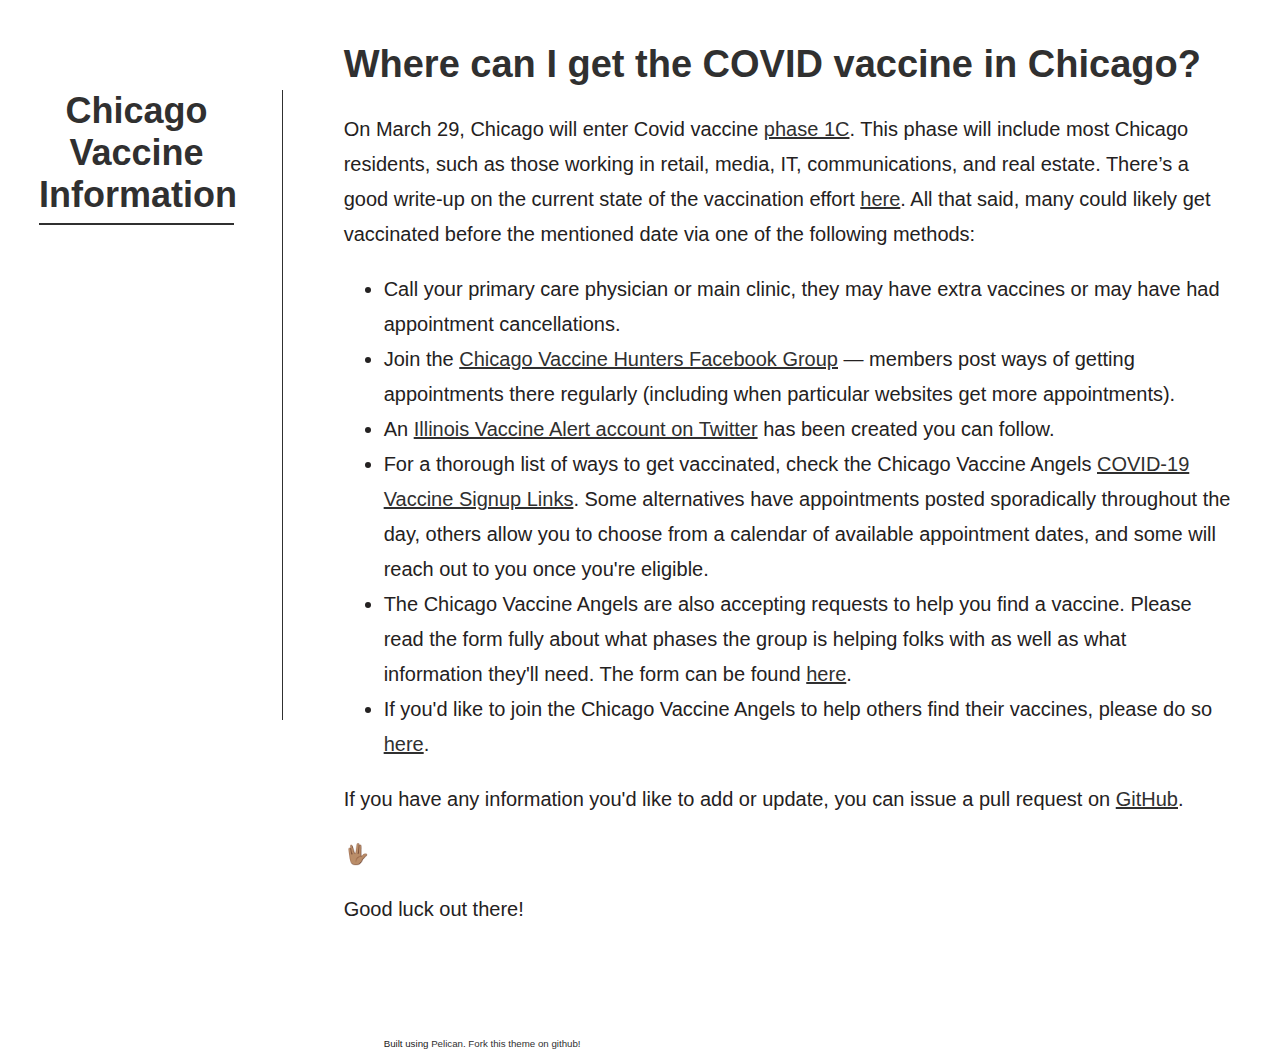
==== commit 09856810: "Deploying to gh-pages from  @ 4363406c56c4929e1bd1efc71e74bd7677998085 🚀" ====
--- a/index.html
+++ b/index.html
@@ -50,6 +50,7 @@
 <ul>
 <li>Call your primary care physician or main clinic, they may have extra vaccines or may have had appointment cancellations.</li>
 <li>Join the <a href="https://www.facebook.com/groups/1864372350383607/">Chicago Vaccine Hunters Facebook Group</a> — members post ways of getting appointments there regularly (including when particular websites get more appointments).</li>
+<li>An <a href="https://twitter.com/ilvaccinealerts">Illinois Vaccine Alert account on Twitter</a> has been created you can follow.</li>
 <li>For a thorough list of ways to get vaccinated, check the Chicago Vaccine Angels <a href="https://docs.google.com/spreadsheets/d/e/2PACX-1vQ9rQdqgSJFapWJCKHA6ERzTva0W82DiEHKzG5AWkCNCaXwgwZOIgoIcN4gsdjgQr8doMLPRTfrLV_L/pubhtml?fbclid=IwAR1kxS9OC6uyiUo7H_ZAa13dXpP8rJ9rcxMdIHMKYljtl9BtS_deg3J4yjU#">COVID-19 Vaccine Signup Links</a>. Some alternatives have appointments posted sporadically throughout the day, others allow you to choose from a calendar of available appointment dates, and some will reach out to you once you're eligible.</li>
 <li>The Chicago Vaccine Angels are also accepting requests to help you find a vaccine. Please read the form fully about what phases the group is helping folks with as well as what information they'll need. The form can be found <a href="https://docs.google.com/forms/d/e/1FAIpQLSdreIEPhQBy8vXsW60jogNqmjy16SO9OzV39hT_v5NRaSTzYA/viewform">here</a>.</li>
 <li>If you'd like to join the Chicago Vaccine Angels to help others find their vaccines, please do so <a href="https://docs.google.com/forms/d/e/1FAIpQLSfr5NtHlumvGRIytWLA9dDmbe2IfpSkUDBPBu1jISiLmYfmYA/viewform">here</a>.</li>
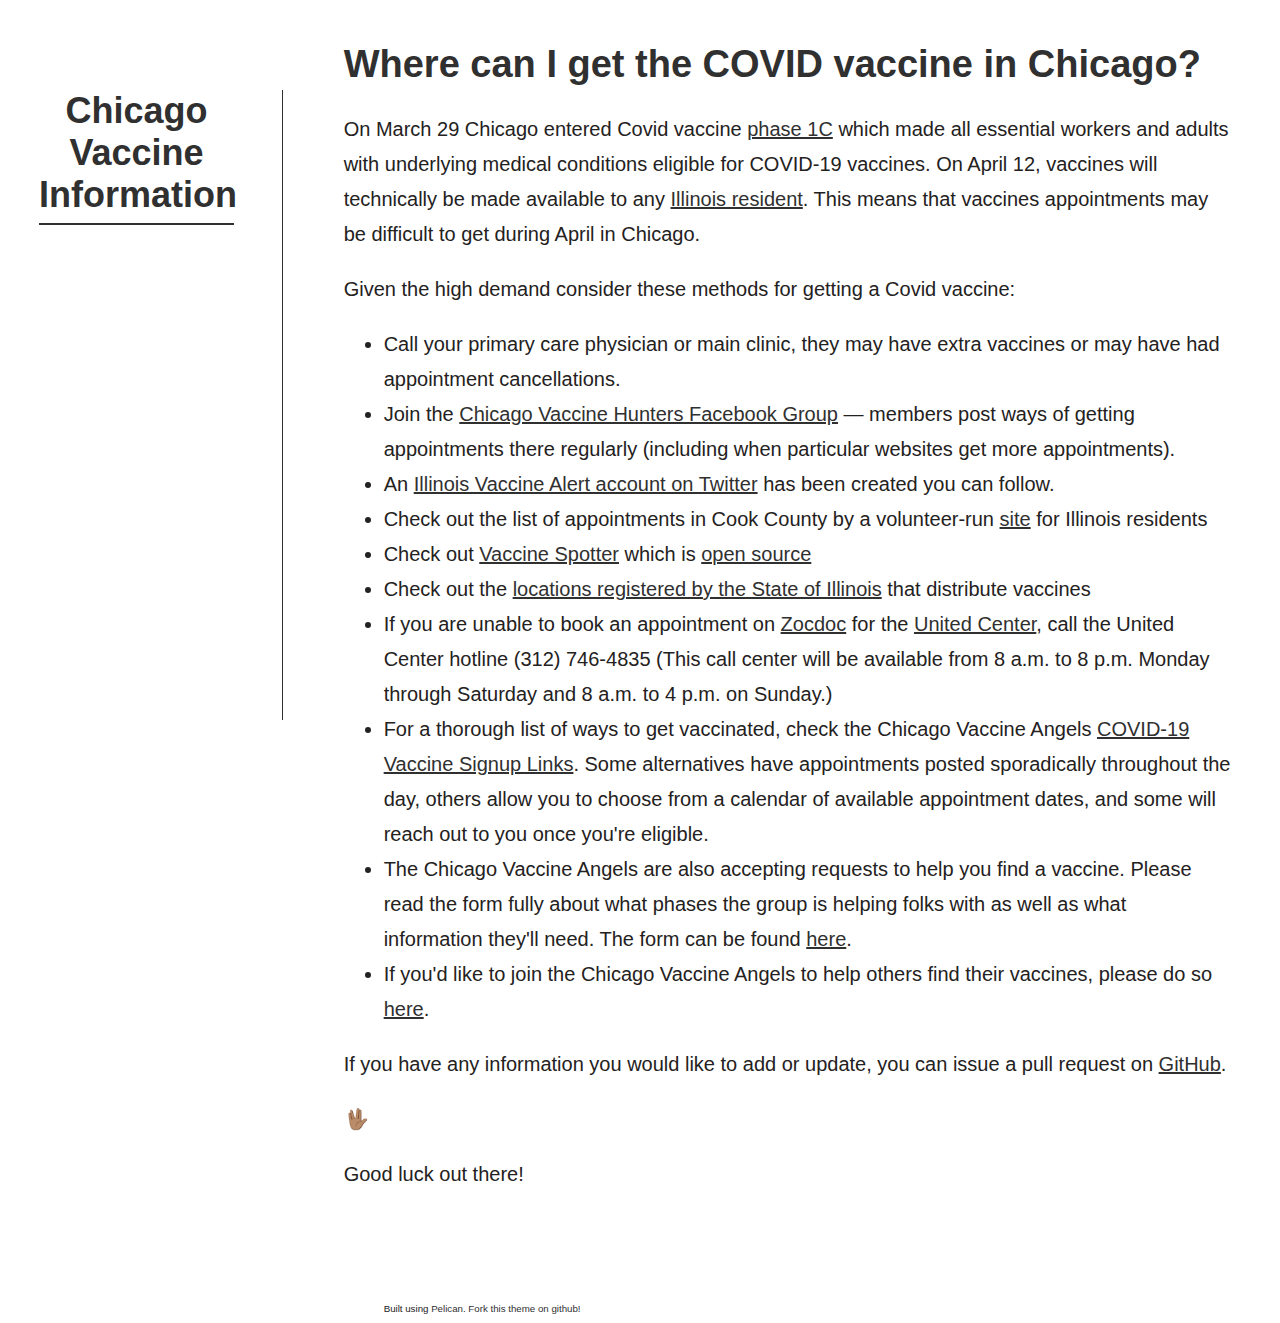
==== commit 1d78a8af: "Deploying to gh-pages from  @ e02df509f92ce4a004cf2dd37903d6d6f4fcfbb2 🚀" ====
--- a/index.html
+++ b/index.html
@@ -46,16 +46,21 @@
     <h1><a href="/where-can-i-get-the-covid-vaccine-in-chicago.html">Where can I get the COVID vaccine in Chicago?</a></h1>
   </div>
   <div id="article_text">
-    <p>On March 29, Chicago will enter Covid vaccine <a href="https://www.chicago.gov/city/en/sites/covid19-vaccine/home/vaccine-distribution-phases.html">phase 1C</a>. This phase will include most Chicago residents, such as those working in retail, media, IT, communications, and real estate. There’s a good write-up on the current state of the vaccination effort <a href="https://thetriibe.com/2021/03/most-chicagoans-will-be-eligible-for-vaccine-beginning-march-29-but-not-everyone-will-be-able-to-get-vaccinated-immediately/">here</a>. All that said, many could likely get vaccinated before the mentioned date via one of the following methods:</p>
+    <p>On March 29 Chicago entered Covid vaccine <a href="https://www.chicago.gov/city/en/sites/covid19-vaccine/home/vaccine-distribution-phases.html">phase 1C</a> which made all essential workers and adults with underlying medical conditions eligible for COVID-19 vaccines. On April 12, vaccines will technically be made available to any <a href="https://coronavirus.illinois.gov/s/">Illinois resident</a>. This means that vaccines appointments may be difficult to get during April in Chicago.</p>
+<p>Given the high demand consider these methods for getting a Covid vaccine:</p>
 <ul>
 <li>Call your primary care physician or main clinic, they may have extra vaccines or may have had appointment cancellations.</li>
 <li>Join the <a href="https://www.facebook.com/groups/1864372350383607/">Chicago Vaccine Hunters Facebook Group</a> — members post ways of getting appointments there regularly (including when particular websites get more appointments).</li>
 <li>An <a href="https://twitter.com/ilvaccinealerts">Illinois Vaccine Alert account on Twitter</a> has been created you can follow.</li>
+<li>Check out the list of appointments in Cook County by a volunteer-run <a href="https://www.ilvaccine.org/">site</a> for Illinois residents</li>
+<li>Check out <a href="https://www.vaccinespotter.org/IL/">Vaccine Spotter</a> which is <a href="https://github.com/getaaron/vaccine-spotter/">open source</a></li>
+<li>Check out the <a href="https://coronavirus.illinois.gov/s/vaccination-location">locations registered by the State of Illinois</a> that distribute vaccines</li>
+<li>If you are unable to book an appointment on <a href="zocdoc.com/vaccine">Zocdoc</a> for the <a href="https://www.chicago.gov/city/en/sites/covid19-vaccine/home/united-center.html">United Center</a>, call the United Center hotline (312) 746-4835 (This call center will be available from 8 a.m. to 8 p.m. Monday through Saturday and 8 a.m. to 4 p.m. on Sunday.)</li>
 <li>For a thorough list of ways to get vaccinated, check the Chicago Vaccine Angels <a href="https://docs.google.com/spreadsheets/d/e/2PACX-1vQ9rQdqgSJFapWJCKHA6ERzTva0W82DiEHKzG5AWkCNCaXwgwZOIgoIcN4gsdjgQr8doMLPRTfrLV_L/pubhtml?fbclid=IwAR1kxS9OC6uyiUo7H_ZAa13dXpP8rJ9rcxMdIHMKYljtl9BtS_deg3J4yjU#">COVID-19 Vaccine Signup Links</a>. Some alternatives have appointments posted sporadically throughout the day, others allow you to choose from a calendar of available appointment dates, and some will reach out to you once you're eligible.</li>
 <li>The Chicago Vaccine Angels are also accepting requests to help you find a vaccine. Please read the form fully about what phases the group is helping folks with as well as what information they'll need. The form can be found <a href="https://docs.google.com/forms/d/e/1FAIpQLSdreIEPhQBy8vXsW60jogNqmjy16SO9OzV39hT_v5NRaSTzYA/viewform">here</a>.</li>
 <li>If you'd like to join the Chicago Vaccine Angels to help others find their vaccines, please do so <a href="https://docs.google.com/forms/d/e/1FAIpQLSfr5NtHlumvGRIytWLA9dDmbe2IfpSkUDBPBu1jISiLmYfmYA/viewform">here</a>.</li>
 </ul>
-<p>If you have any information you'd like to add or update, you can issue a pull request on <a href="https://github.com/lorenanicole/chicago-covid-vaccine-311/">GitHub</a>.</p>
+<p>If you have any information you would like to add or update, you can issue a pull request on <a href="https://github.com/lorenanicole/chicago-covid-vaccine-311/">GitHub</a>.</p>
 <p>🖖🏽</p>
 <p>Good luck out there!</p>
   </div>
